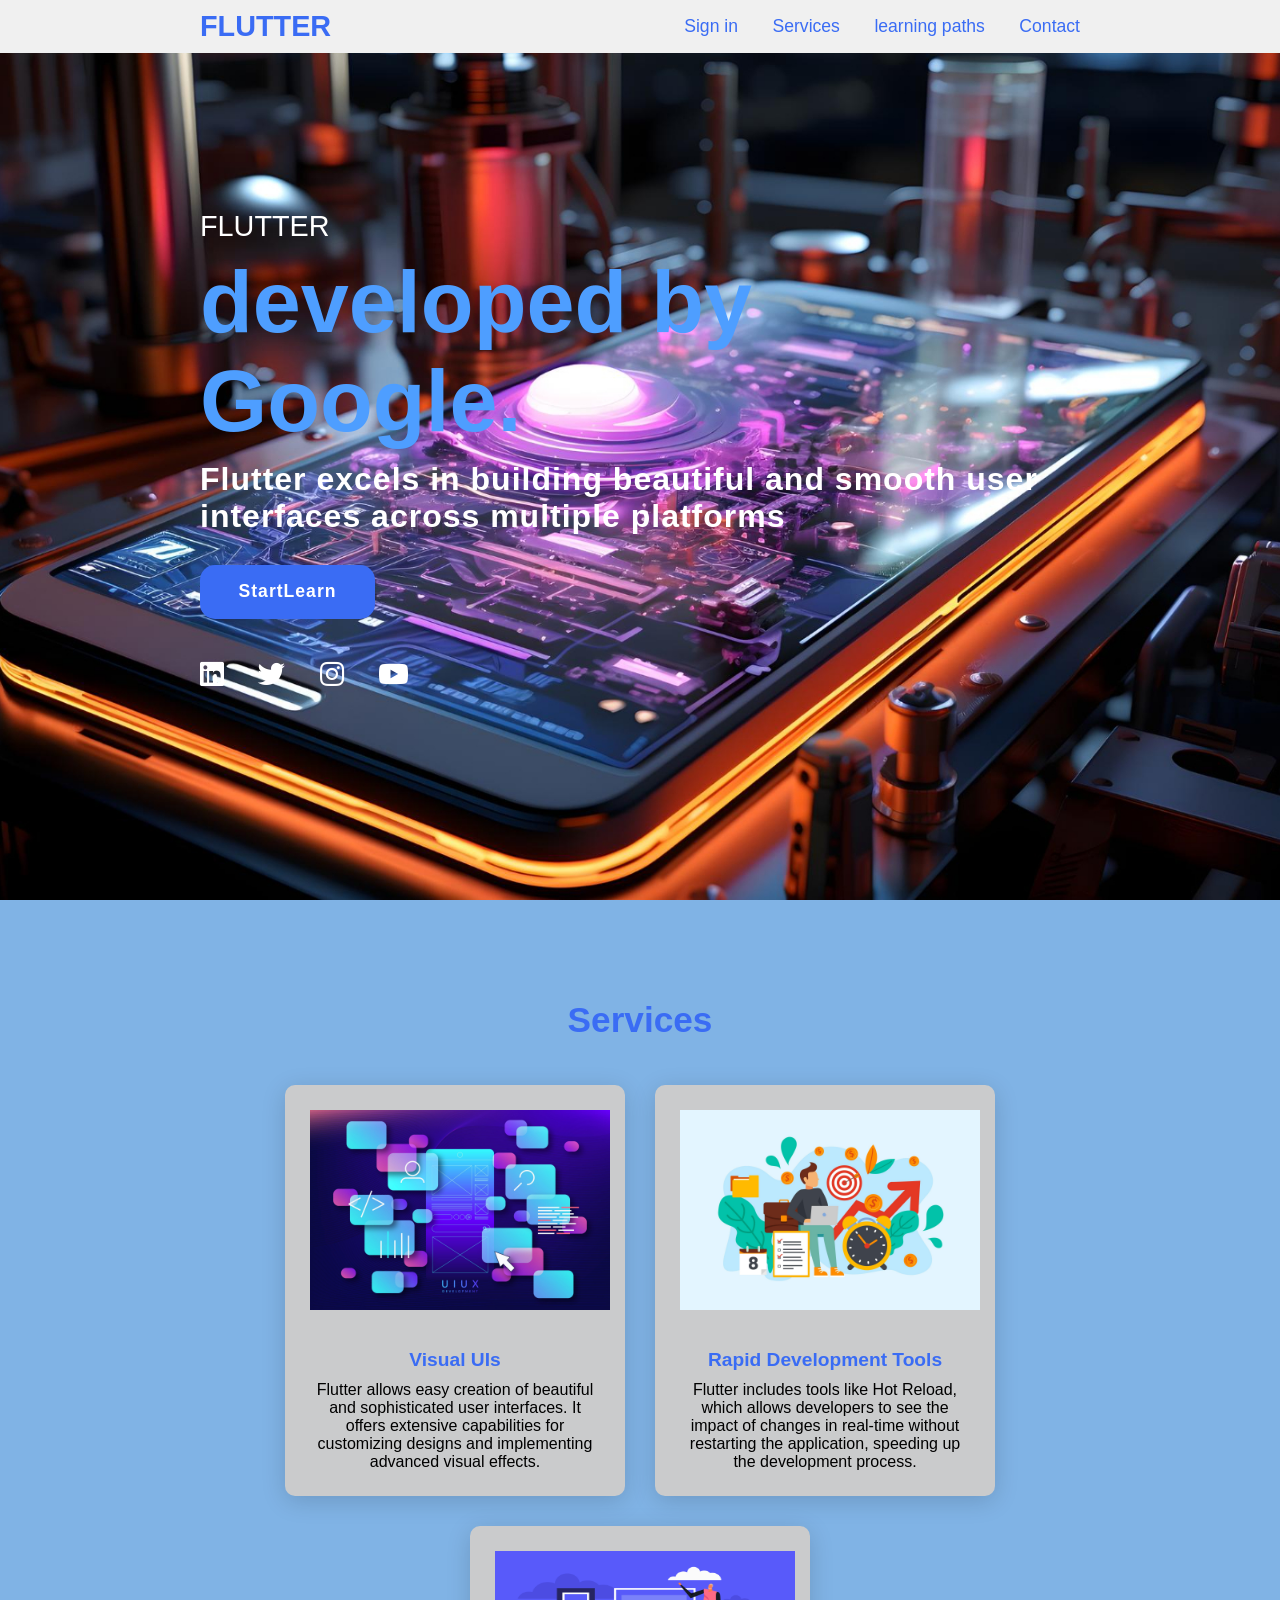
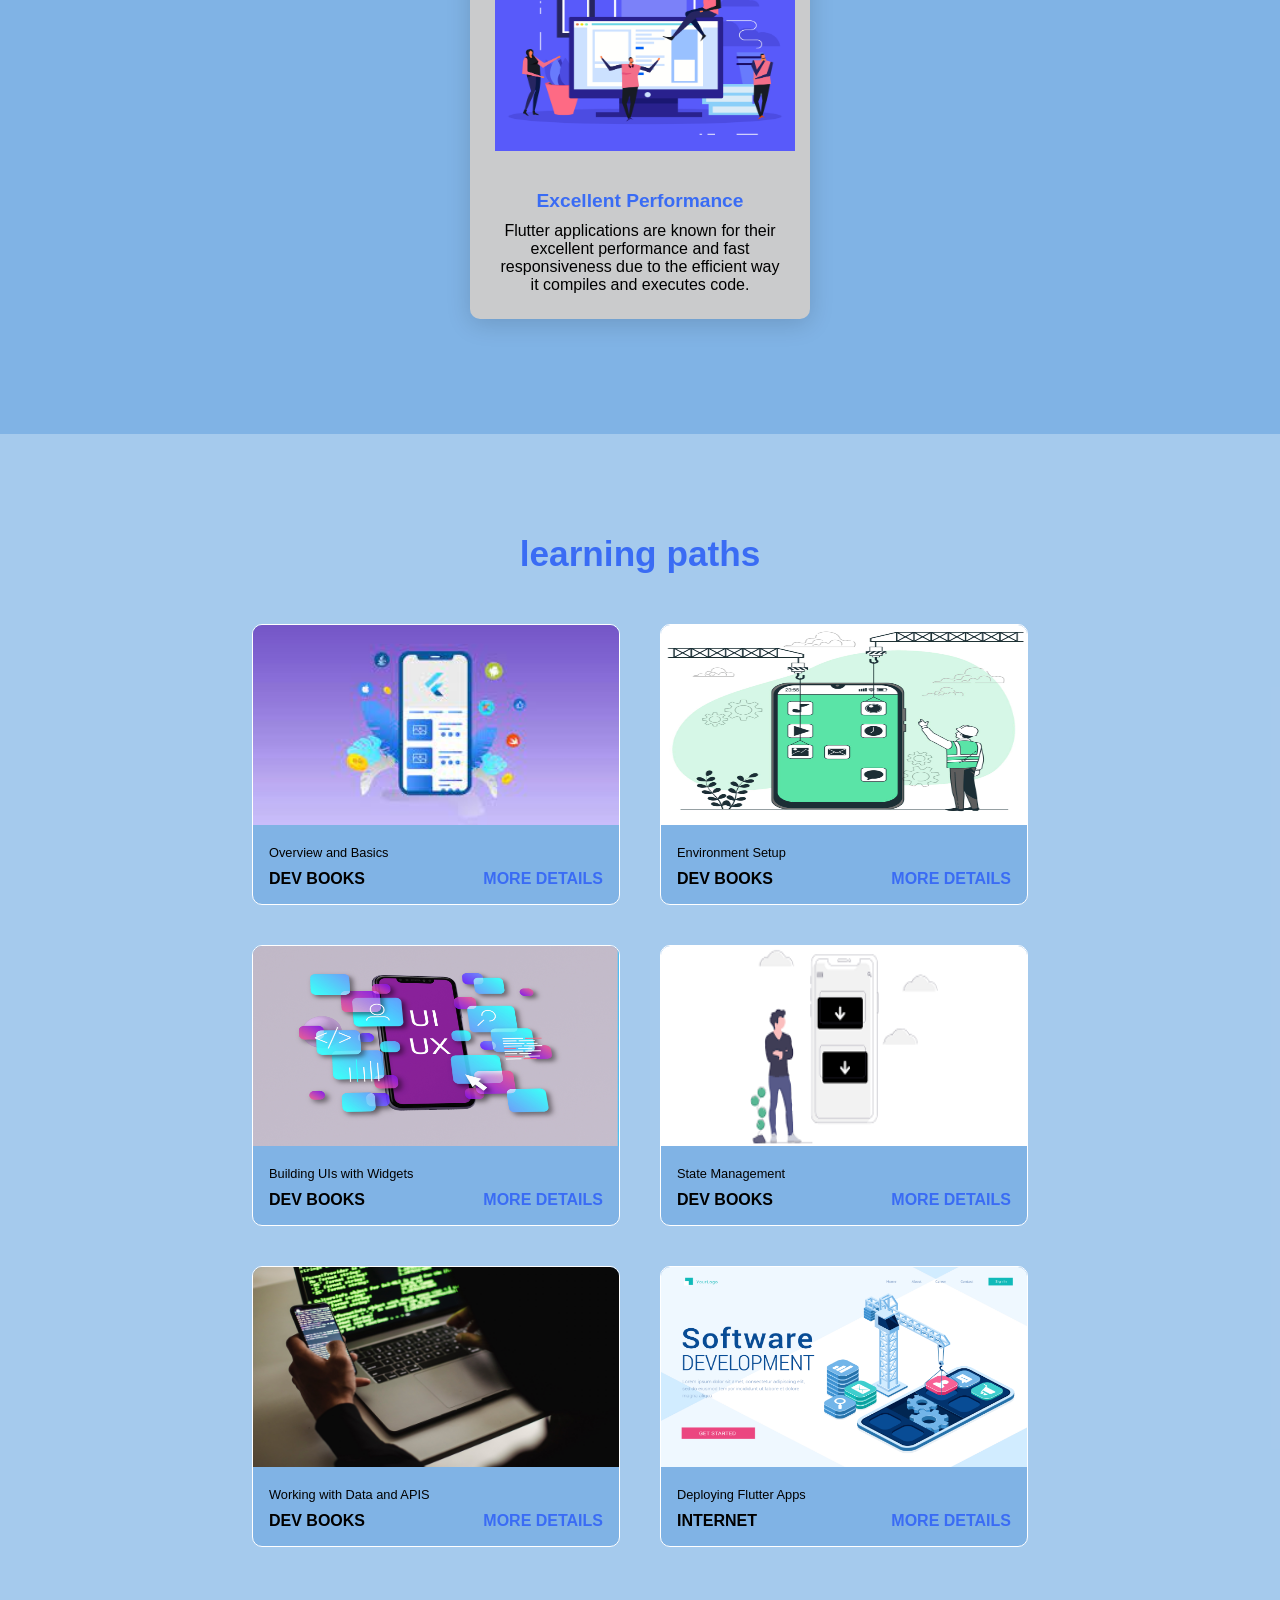
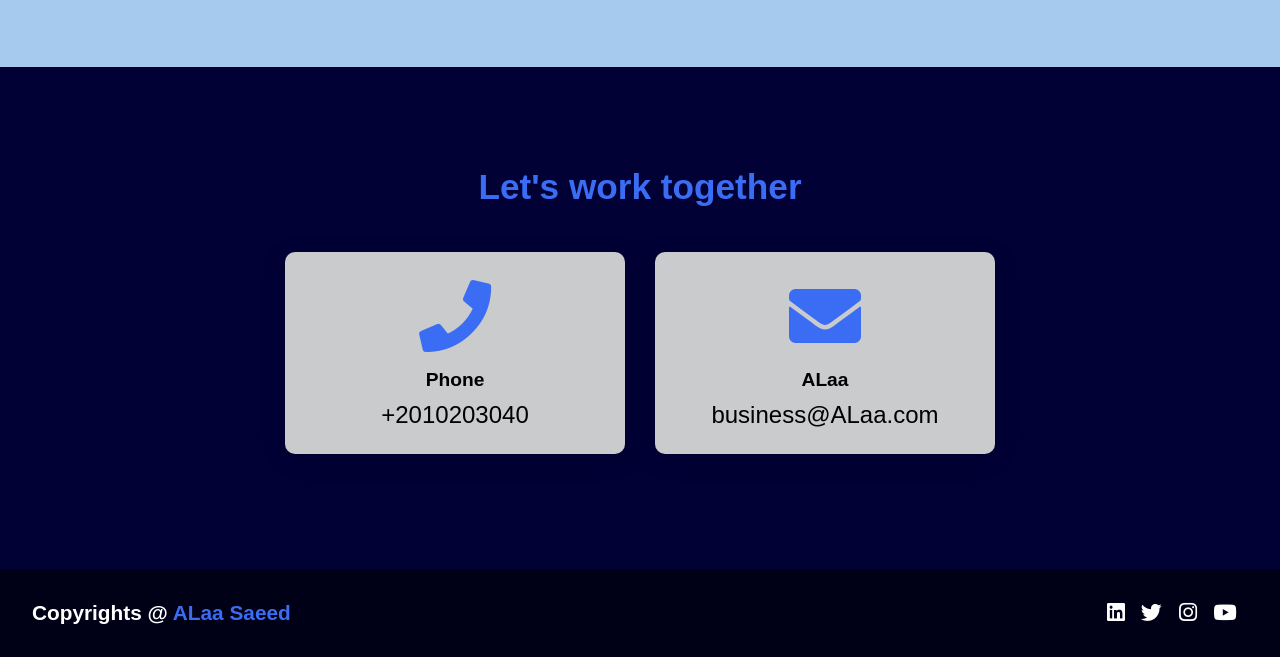
==== index.html @ 4acabdc0 "t config --global user.name "ALaa" project_Html.Css" ====
<!DOCTYPE html>
<html lang="en">
<head>
    <meta charset="UTF-8">
    <meta http-equiv="X-UA-Compatible" content="IE=edge">
    <meta name="viewport" content="width=device-width, initial-scale=1.0">
    <link rel="stylesheet" href="https://cdnjs.cloudflare.com/ajax/libs/font-awesome/5.15.4/css/all.min.css">
    <link rel="stylesheet" href="style.css">
    <title>ALaaSaeed</title>
</head>
<body>

    <header>
        <a href="#" class="logo">Flutter</a>
        <nav class="navigation">
            <a href="login.html">Sign in</a>
            <a href="#services">Services</a>
            <a href="#learning paths">learning paths</a>
            <a href="#contact">Contact</a>
        </nav>
    </header>


    <section class="main">
        <div>
            <h2>FLUTTER<br><span>developed by Google.</span></h2>
            <h3>Flutter excels in building beautiful and smooth user interfaces across multiple platforms</h3>
            <a href="#learning paths" class="main-btn">StartLearn</a>
            <div class="social-icons">
                <a href="#"><i class="fab fa-linkedin"></i></a>
                <a href="#"><i class="fab fa-twitter"></i></a>
                <a href="#"><i class="fab fa-instagram"></i></a>
                <a href="#"><i class="fab fa-youtube"></i></a>
            </div>
        </div>
    </section>

    <section class="cards" id="services">
        <h2 class="title">Services</h2>
        <div class="content">
            <div class="card">
                <div class="icon">
                    <i class="img">
                        <img src="images/5779873.jpg" width="300" height="200"/>
                    </i>
                </div>
                <div class="info">
                    <h3>Visual UIs</h3>
                    <p>Flutter allows easy creation of beautiful and sophisticated user interfaces.
                     It offers extensive capabilities for customizing designs and implementing advanced visual effects.</p>
                </div>
            </div>
            <div class="card">
                <div class="icon">
                    <i class="img">
                        <img src="images/4891035.jpg" width="300" height="200"/>
                    </i>
                </div>
                <div class="info">
                    <h3>Rapid Development Tools</h3>
                    <p> Flutter includes tools like Hot Reload,
                        which allows developers to see the impact of changes in real-time without restarting the application, 
                        speeding up the development process.</p>
                </div>
            </div>
            <div class="card">
                <div class="icon">
                    <i class="img">
                        <img src="images/25211.jpg" width="300" height="200"/>
                    </i>
                </div>
                <div class="info">
                    <h3>Excellent Performance</h3>
                    <p>Flutter applications are known for their excellent performance and fast responsiveness due to the efficient way it compiles and executes code.</p>
                </div>
            </div>
        </div>
    </section>

    <section class="learning paths" id="learning paths">
        <h2 class="title">learning paths</h2>
        <div class="content">
            <div class="project-card">
                <div class="project-image">
                    <img src="images/images (1).jpg" width="150" height="200"/>
                </div>
                <div class="project-info">
                    <p class="project-category">Overview and Basics</p>
                    <strong class="project-title">
                        <span>Dev Books</span>
                        <a href="#" class="more-details">More details</a>
                    </strong>
                </div>
            </div>
            <div class="project-card">
                <div class="project-image">
                    <img src="images/5044036.jpg"width="150" height="200" />
                </div>
                <div class="project-info">
                    <p class="project-category">Environment Setup</p>
                    <strong class="project-title">
                        <span>Dev Books</span>
                        <a href="#" class="more-details">More details</a>
                    </strong>
                </div>
            </div>
            <div class="project-card">
                <div class="project-image">
                    <img src="images/representations-user-experience-interface-design.jpg" width="150" height="200" />
                </div>
                <div class="project-info">
                    <p class="project-category">Building UIs with Widgets</p>
                    <strong class="project-title">
                        <span>Dev Books</span>
                        <a href="#" class="more-details">More details</a>
                    </strong>
                </div>
            </div>
            <div class="project-card">
                <div class="project-image">
                    <img src="images/images.png" width="150" height="200" />
                </div>
                <div class="project-info">
                    <p class="project-category">State Management</p>
                    <strong class="project-title">
                        <span>Dev Books</span>
                        <a href="#" class="more-details">More details</a>
                    </strong>
                </div>
            </div>
            <div class="project-card">
                <div class="project-image">
                    <img src="images/pexels-sora-shimazaki-5926389.jpg" width="150" height="200" />
                </div>
                <div class="project-info">
                    <p class="project-category">Working with Data and APIS</p>
                    <strong class="project-title">
                        <span>Dev Books</span>
                        <a href="#" class="more-details">More details</a>
                    </strong>
                </div>
            </div>
            <div class="project-card">
                <div class="project-image">
                    <img src="images/3284.jpg" width="150" height="200" />
                </div>
                <div class="project-info">
                    <p class="project-category">Deploying Flutter Apps</p>
                    <strong class="project-title">
                        <span>Internet</span>
                        <a href="#" class="more-details">More details</a>
                    </strong>
                </div>
            </div>
        </div>
    </section>

    <section class="cards contact" id="contact">
        <h2 class="title">Let's work together</h2>
        <div class="content">
            <div class="card">
                <div class="icon">
                    <i class="fas fa-phone"></i>
                </div>
                <div class="info">
                    <h3>Phone</h3>
                    <p>+2010203040</p>
                </div>
            </div>
            <div class="card">
                <div class="icon">
                    <i class="fas fa-envelope"></i>
                </div>
                <div class="info">
                    <h3>ALaa</h3>
                    <p>business@ALaa.com</p>
                </div>
            </div>
        </div>
    </section>
    
    <footer class="footer">
        <p class="footer-title">Copyrights @ <span>ALaa Saeed</span></p>
        <div class="social-icons">
            <a href="#"><i class="fab fa-linkedin"></i></a>
            <a href="#"><i class="fab fa-twitter"></i></a>
            <a href="#"><i class="fab fa-instagram"></i></a>
            <a href="#"><i class="fab fa-youtube"></i></a>
        </div>
    </footer>

</body>
</html>
---- style.css ----
*{
    font-family: 'Poppins', sans-serif;
    margin: 0;
    padding: 0;
    box-sizing: border-box;
    scroll-behavior: smooth; 
}


header {
    background-color: #f0f0f0;
    width: 100%;
    position: fixed;
    z-index: 999;
    display: flex;
    justify-content: space-between;
    align-items: center;
    padding: 10px 200px ;
}

.logo{
    text-decoration: none;
    color: #3a6cf4;
    text-transform: uppercase;
    font-weight: 700;
    font-size: 1.8em;
}

.navigation a{
    color: #3a6cf4;
    text-decoration: none;
    font-size: 1.1em;
    font-weight: 500;
    padding-left: 30px;
}

.navigation a:hover{
    color: #601cfc;
}

section {
    padding: 100px 200px;
}

.main {
    width: 100%;
    min-height: 100vh;
    display: flex;
    align-items: center;
    background: url(images/6476.jpg) no-repeat;
    background-size: cover;
    background-position: center;
    background-attachment: fixed;
}

.main h2 {
    color: #fff;
    font-size: 1.8em;
    font-weight: 500;
}

.main h2 span {
    display: inline-block;
    margin-top: 10px;
    color: #4e9eff;
    font-size: 3em;
    font-weight: 600;
}

.main h3 {
    color: #fff;
    font-size: 2em;
    font-weight: 700;
    letter-spacing: 1px;
    margin-top: 10px;
    margin-bottom: 30px;
}

.main-btn {
    color: #fff;
    background-color: #3a6cf4;
    text-decoration: none;
    font-size: 1.1em;
    font-weight: 600;
    display: inline-block;
    padding: 0.9375em 2.1875em;
    letter-spacing: 1px;
    border-radius: 15px;
    margin-bottom: 40px;
    transition: 0.7s ease;
}

.main-btn:hover {
    background-color: #0a49f6;
    transform: scale(1.1);
}

.social-icons a {
    color: #fff;
    font-size: 1.7em;
    padding-right: 30px;
}

.title {
    display: flex;
    justify-content: center;
    color: #3a6cf4;
    font-size: 2.2em;
    font-weight: 800;
    margin-bottom: 30px;
}

.content {
    display: flex;
    justify-content: center;
    flex-direction: row;
    flex-wrap: wrap;
}

.card {
    background-color: #cacbcc;
    width: 21.25em;
    box-shadow: 0 5px 25px rgba(1 1 1 / 15%);
    border-radius: 10px;
    padding: 25px;
    margin: 15px;
    transition: 0.7s ease;
}

.card:hover {
    transform: scale(1.1);
}

.card .icon {
    color: #3a6cf4;
    font-size: 8em;
    text-align: center;
}
.info {
    text-align: center;
}

.info h3{
    color: #3a6cf4;
    font-size: 1.2em;
    font-weight: 700;
    margin: 10px;
}
.projects {
    background-color: #a1a1fd;
}

.projects .content{
    margin-top: 30px;
}

.project-card {
    background-color: #80b3e5;
    border: 1px solid #fff;
    min-height: 14em;
    width: 23em;
    overflow: hidden;
    border-radius: 10px;
    margin: 20px;
    transition: 0.7s ease;
}

.project-card:hover {
   transform: scale(1.1);
}

.project-card:hover .project-image {
    opacity: 0.9;
 }

.project-image img{
    width: 100%
}

.project-info {
    padding: 1em;
}

.project-category {
    font-size: 0.8em;
    color: #000;
}

.project-title {
    display: flex;
    justify-content: space-between;
    text-transform: uppercase;
    font-weight: 800;
    margin-top: 10px;
}

.more-details {
    text-decoration: none;
    color: #3a6cf4;
}

.more-details:hover {
    color: #601cfc;
}

.contact .icon{
    font-size: 4.5em;
}

.contact .info h3 {
    color: #000;
}

.contact .info p {
    font-size: 1.5em;
}
.footer {
    background-color: #000016;
    color: #fff;
    padding: 2em;
    display: flex;
    justify-content: space-between;
}

.footer-title {
    font-size: 1.3em;
    font-weight: 600;
}

.footer-title span {
    color: #3a6cf4;
}

.footer .social-icons a{
    font-size: 1.3em;
    padding: 0 12px 0 0;
}

@media (max-width:1023px){
    header{
        padding: 12px 20px;
    }

    .navigation a{
        padding-left: 10px;
    }

    .title{
        font-size: 1.8em;
    }

    section{
        padding: 80px 20px;
    }

    .main-content h2{
        font-size: 1em;
    }

    .main-content h3{
        font-size: 1.6em;
    }

    .content{
        flex-direction: column;
        align-items: center;
    }

}

@media (max-width:641px){
    body{
        font-size: 12px;
    }

    .main-content h2{
        font-size: 0.8em;
    }

    .main-content h3{
        font-size: 1.4em;
    }
}

@media (max-width:300px){
    body{
        font-size: 10px;
     
    }
}
.cards{
    background-color: #80b3e5;
}
.learning{
    background-color: #5c9edf8c;
    
}
.contact{
    background-color: #010136;
}
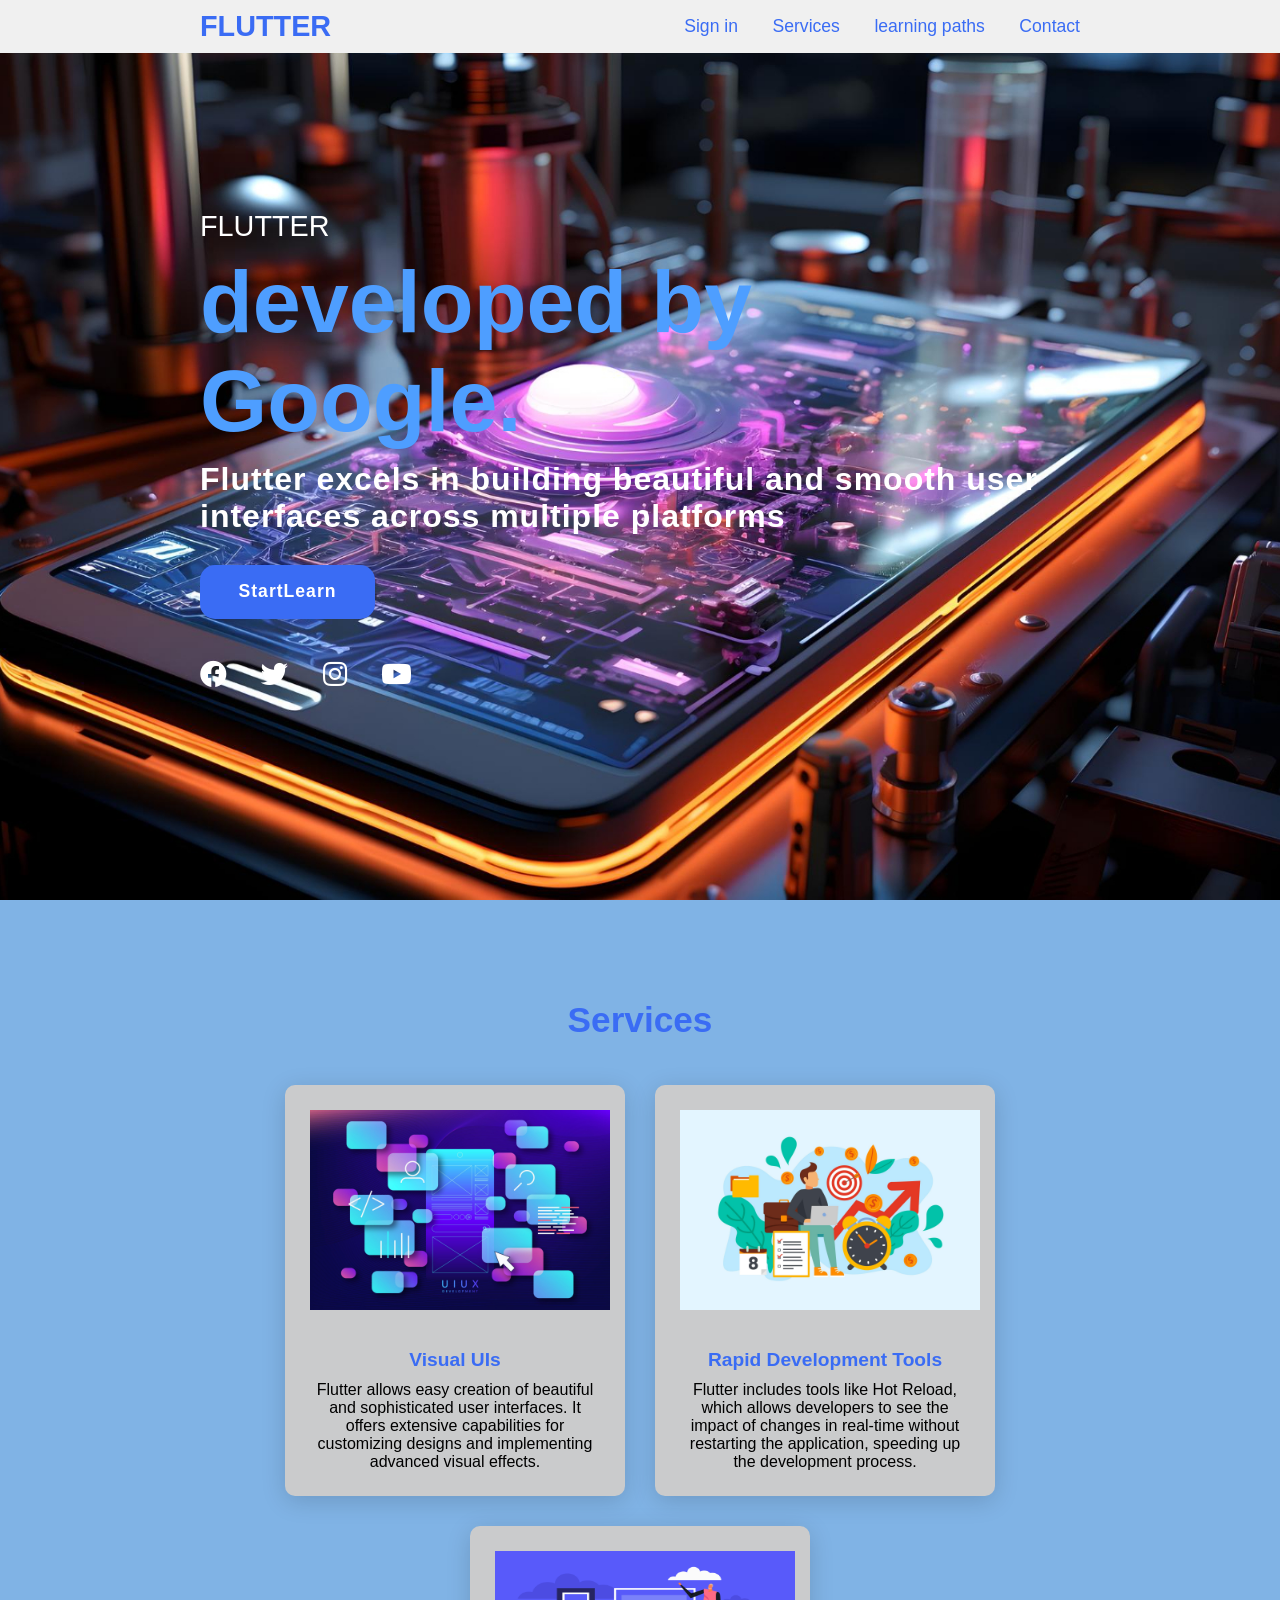
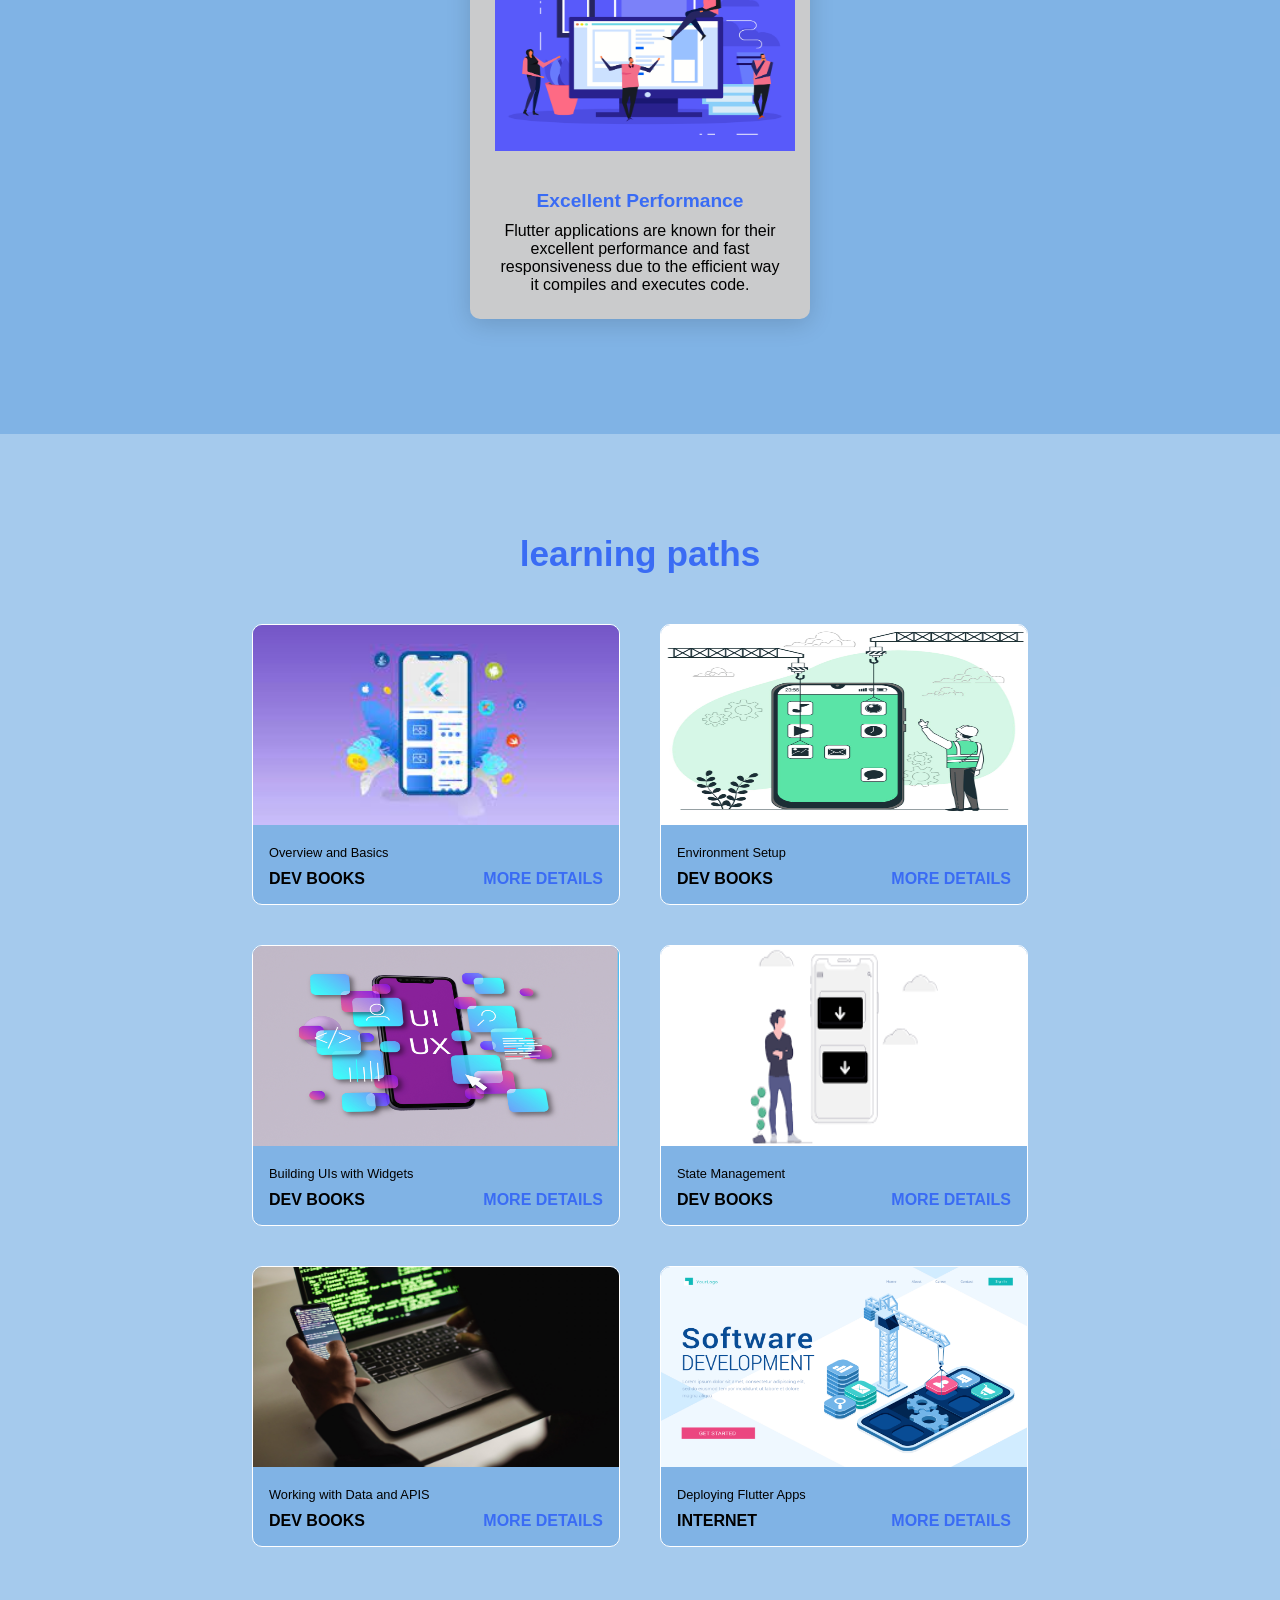
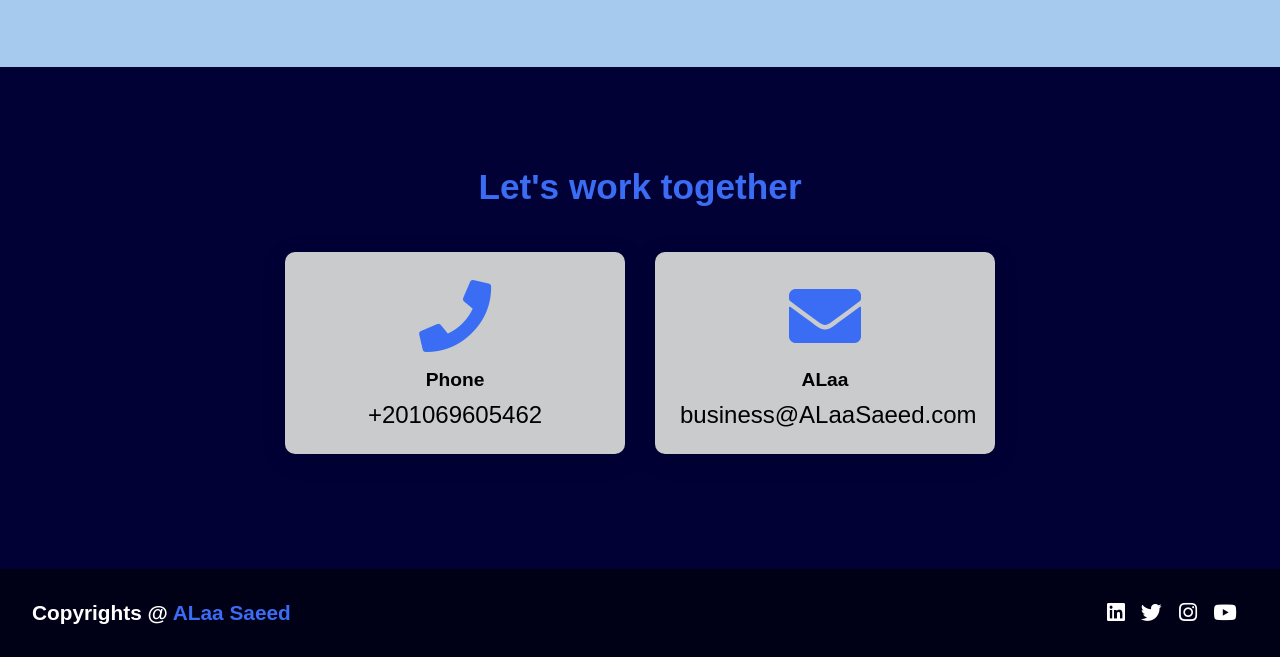
==== commit 28a7da7c: "update" ====
--- a/index.html
+++ b/index.html
@@ -27,9 +27,9 @@
             <h3>Flutter excels in building beautiful and smooth user interfaces across multiple platforms</h3>
             <a href="#learning paths" class="main-btn">StartLearn</a>
             <div class="social-icons">
-                <a href="#"><i class="fab fa-linkedin"></i></a>
-                <a href="#"><i class="fab fa-twitter"></i></a>
-                <a href="#"><i class="fab fa-instagram"></i></a>
+                <a href="https://www.facebook.com/share/17J2gcUjf6/"><i class="fab fa-facebook"></i></a>
+                <a href="https://x.com/AlaaSaeed25"><i class="fab fa-twitter"></i></a>
+                <a href="https://www.instagram.com/alaa.saeed25?igsh=MWk5ZjYwaXF3aHJhdQ=="><i class="fab fa-instagram"></i></a>
                 <a href="#"><i class="fab fa-youtube"></i></a>
             </div>
         </div>
@@ -164,7 +164,7 @@
                 </div>
                 <div class="info">
                     <h3>Phone</h3>
-                    <p>+2010203040</p>
+                    <p>+201069605462</p>
                 </div>
             </div>
             <div class="card">
@@ -173,7 +173,7 @@
                 </div>
                 <div class="info">
                     <h3>ALaa</h3>
-                    <p>business@ALaa.com</p>
+                    <p>business@ALaaSaeed.com</p>
                 </div>
             </div>
         </div>
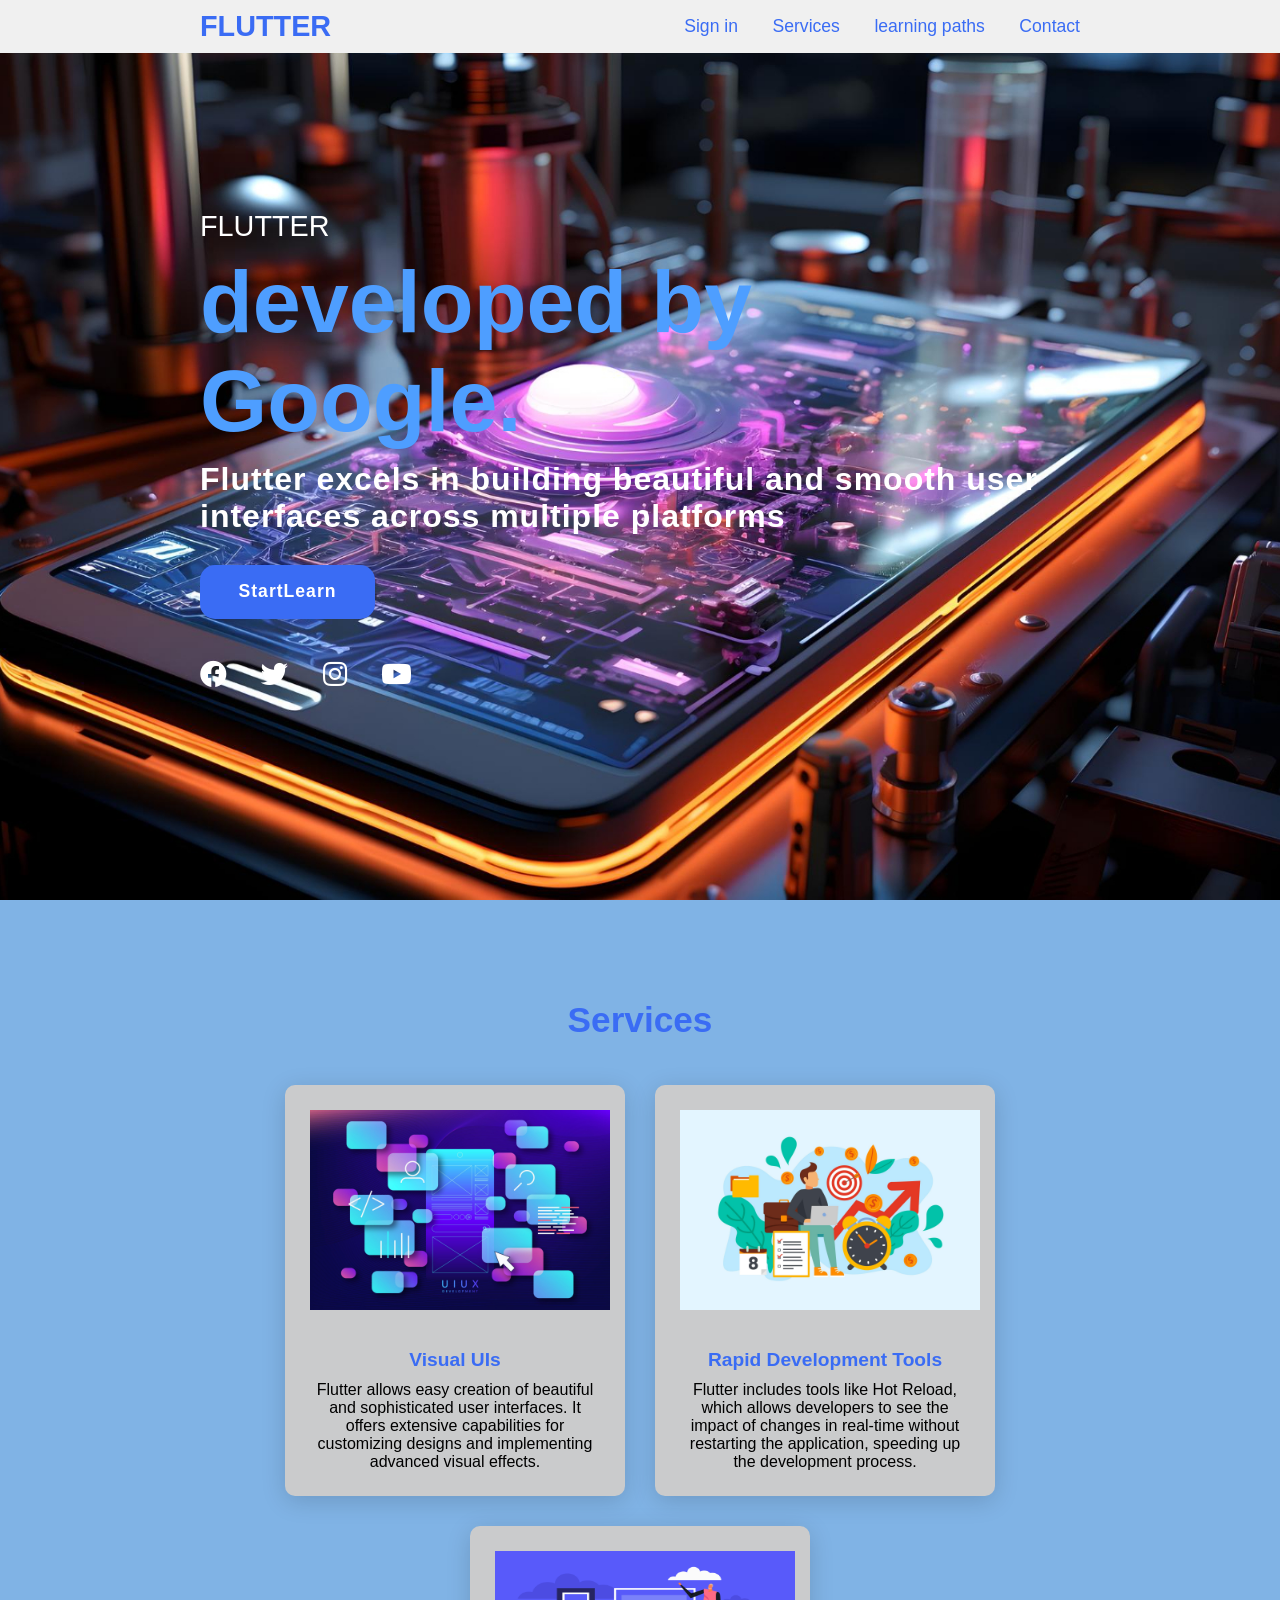
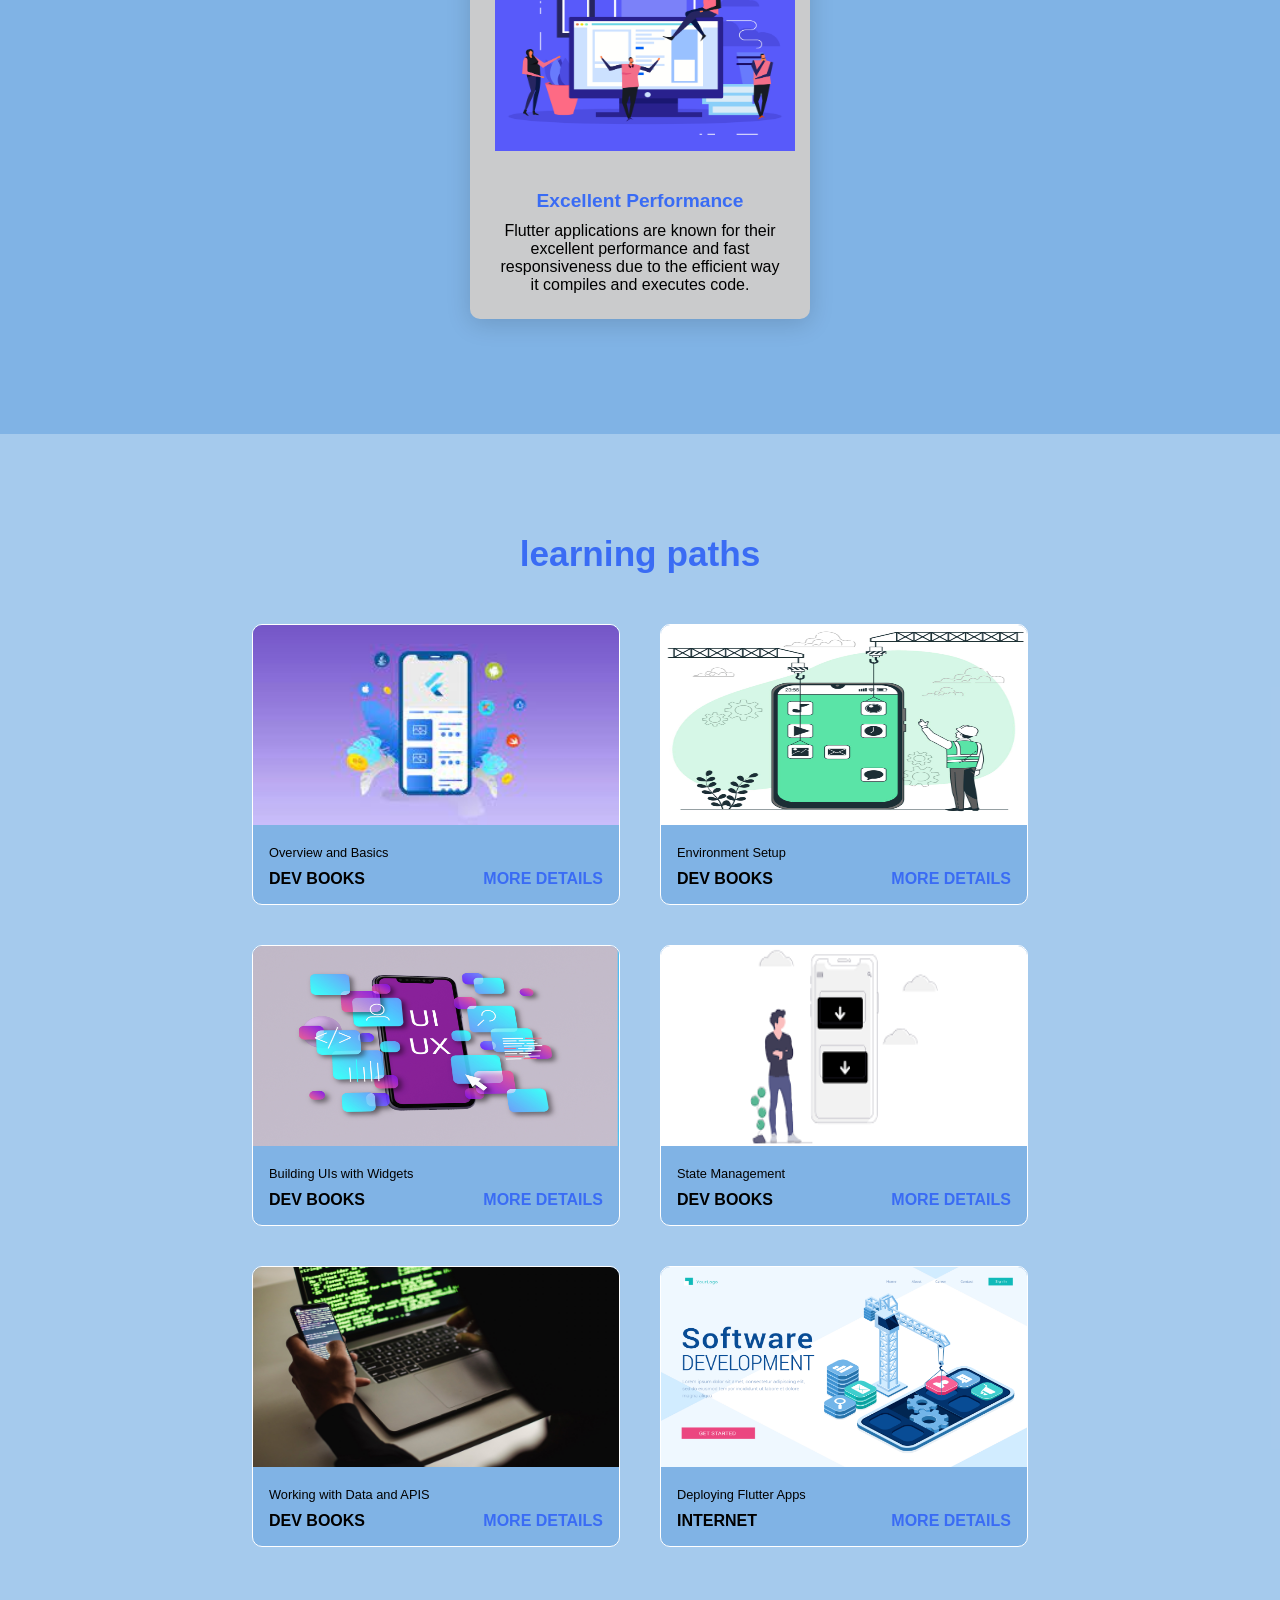
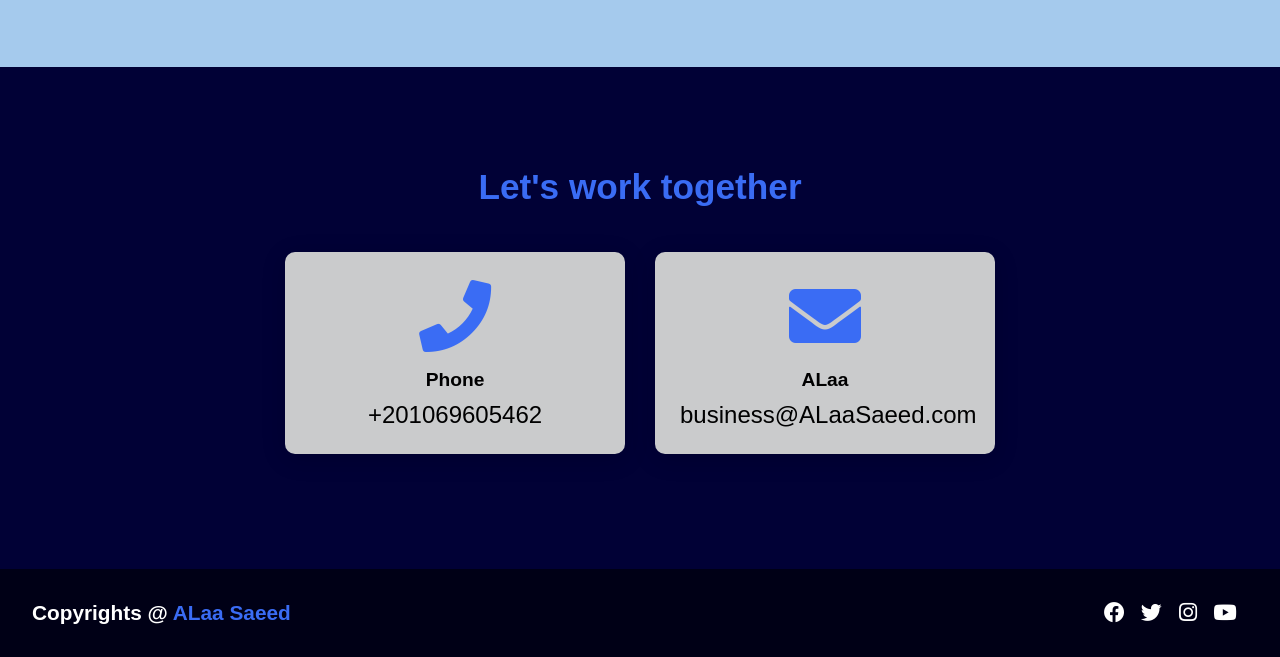
==== commit ed088200: "update" ====
--- a/index.html
+++ b/index.html
@@ -182,10 +182,10 @@
     <footer class="footer">
         <p class="footer-title">Copyrights @ <span>ALaa Saeed</span></p>
         <div class="social-icons">
-            <a href="#"><i class="fab fa-linkedin"></i></a>
-            <a href="#"><i class="fab fa-twitter"></i></a>
-            <a href="#"><i class="fab fa-instagram"></i></a>
-            <a href="#"><i class="fab fa-youtube"></i></a>
+            <a href="https://www.facebook.com/share/17J2gcUjf6/"><i class="fab fa-facebook"></i></a>
+                <a href="https://x.com/AlaaSaeed25"><i class="fab fa-twitter"></i></a>
+                <a href="https://www.instagram.com/alaa.saeed25?igsh=MWk5ZjYwaXF3aHJhdQ=="><i class="fab fa-instagram"></i></a>
+                <a href="#"><i class="fab fa-youtube"></i></a>
         </div>
     </footer>
 
